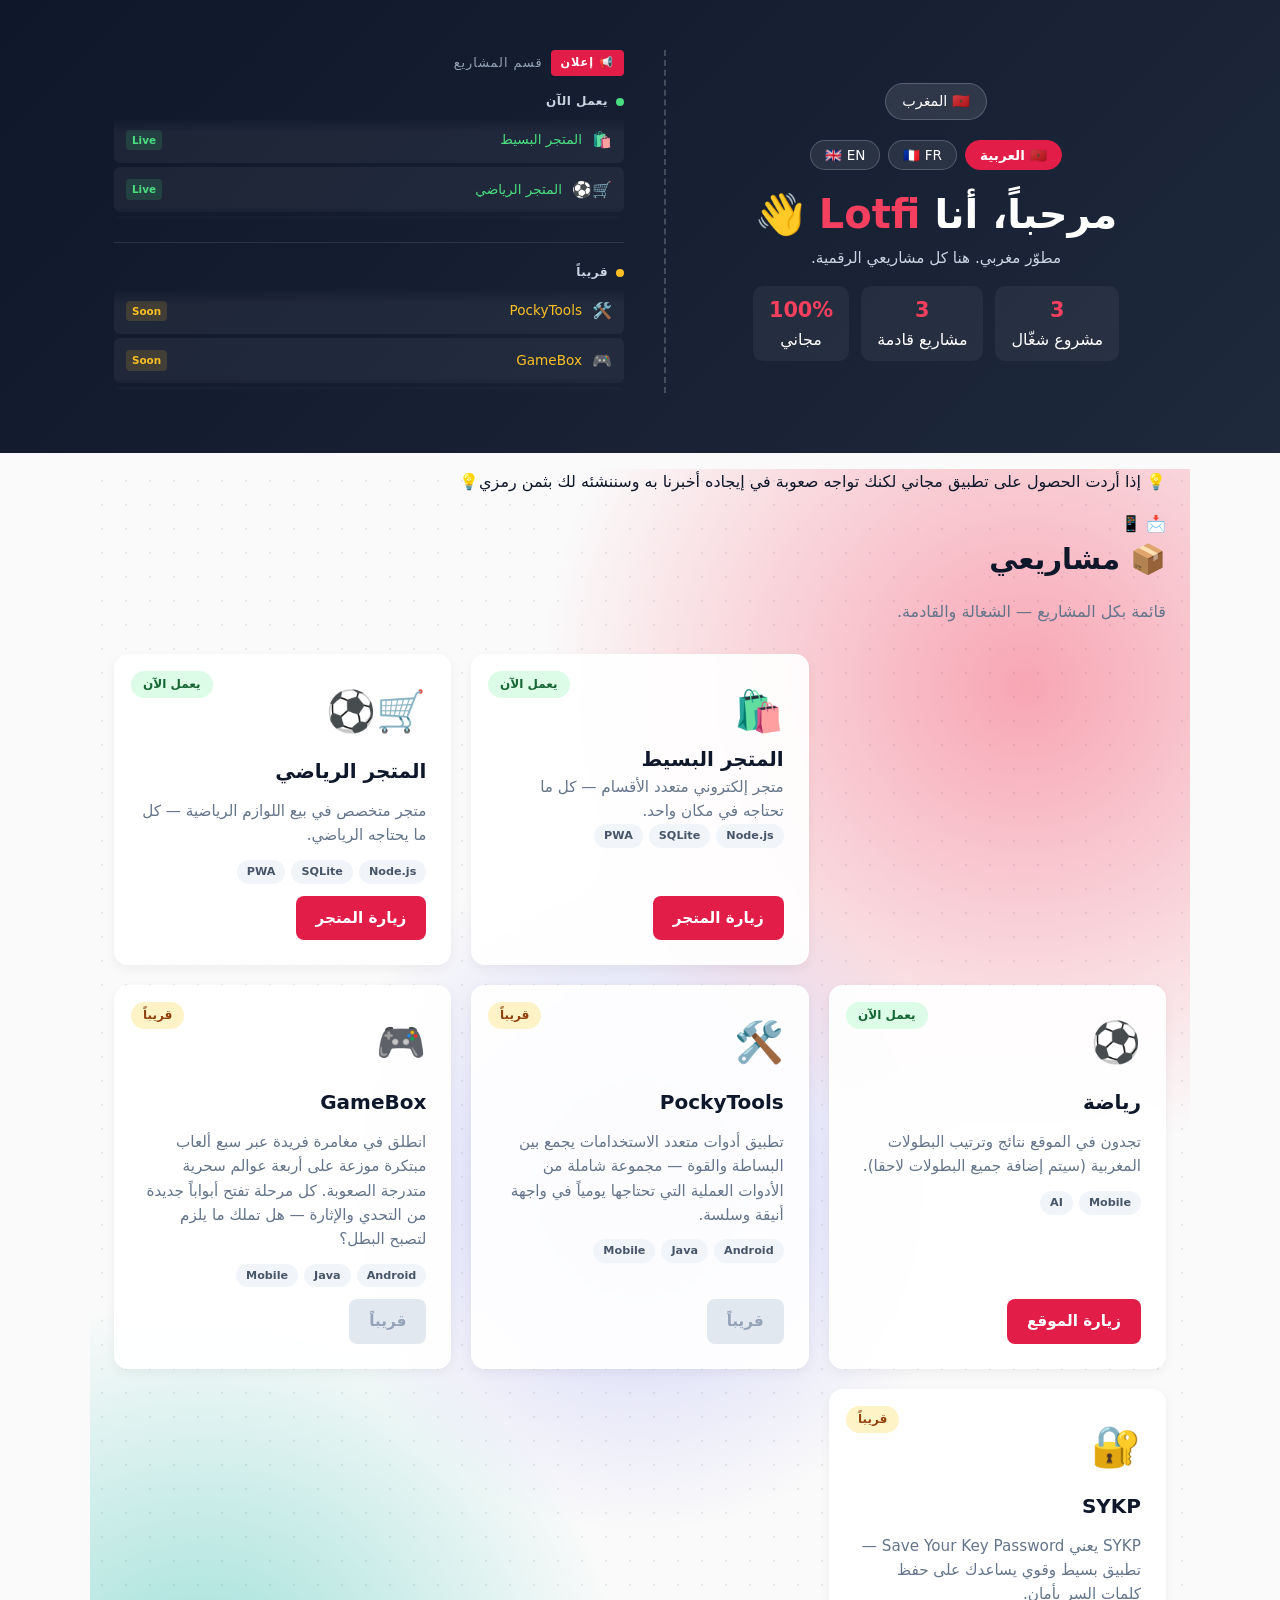
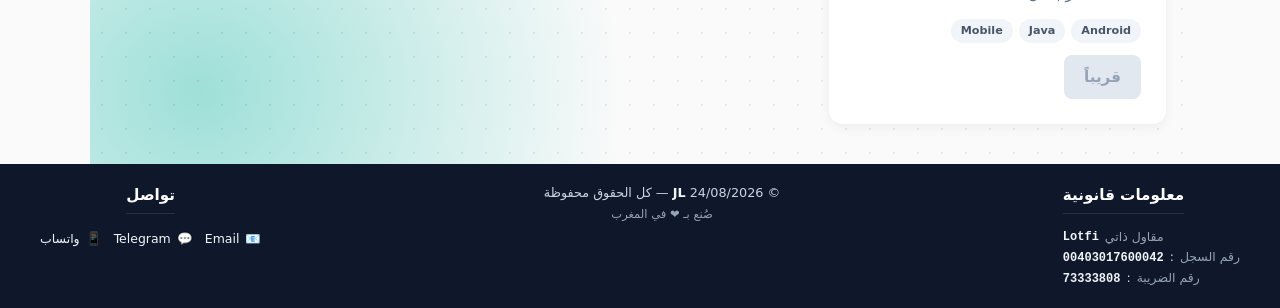
==== index.html @ c27a4313 "Update index.html" ====
<!DOCTYPE html>
<html lang="ar" dir="rtl">
<head>
  <meta charset="UTF-8">
  <meta name="viewport" content="width=device-width, initial-scale=1.0">
  <title id="pageTitle">JL — مشاريعي</title>
      <link rel="stylesheet" href="style.css">
    <link rel="sitemap" type="application/xml" href="/sitemap.xml">
    <meta name="robots" content="index, follow">

  <!-- PWA -->
  <link rel="manifest" href="/manifest.webmanifest">
  <meta name="theme-color" content="#e11d48">
  <meta name="apple-mobile-web-app-capable" content="yes">
  <meta name="apple-mobile-web-app-status-bar-style" content="black-translucent">
  <link rel="apple-touch-icon" href="/icon-192.png">
  <link rel="icon" type="image/png" href="/favicon.png">
</head>
<body>
  <header class="hero">
  <div class="container">
    <div class="hero-content">
      <!-- القسم الأول: معلوماتك -->
      <div class="hero-info">
        <div class="hero-badge">🇲🇦 المغرب</div>
        <div class="lang-switcher">
          <button onclick="setLang('ar')" class="lang-btn" data-lang="ar">🇲🇦 العربية</button>
          <button onclick="setLang('fr')" class="lang-btn" data-lang="fr">🇫🇷 FR</button>
          <button onclick="setLang('en')" class="lang-btn" data-lang="en">🇬🇧 EN</button>
        </div>
        <h1><span data-i18n="welcome">مرحباً، أنا</span> <span class="highlight">Lotfi</span> 👋</h1>
        <p class="hero-sub" data-i18n="heroDesc">مطوّر مغربي. هنا كل مشاريعي الرقمية.</p>
        <div class="hero-stats">
          <div><strong>3</strong> <span data-i18n="statLive">مشروع شغّال</span></div>
          <div><strong>3</strong> <span data-i18n="statUpcoming">مشاريع قادمة</span></div>
          <div><strong>100%</strong> <span data-i18n="statFree">مجاني</span></div>
        </div>
      </div>

      <!-- القسم الثاني: إعلان (Hybrid) -->
<div class="hero-ad">
  <div class="ad-header">
    <span class="ad-icon">📢 <span data-i18n="adLabel">إعلان</span></span>
    <span class="ad-title" data-i18n="adSection">قسم المشاريع</span>
  </div>

  <!-- قسم Live -->
  <div>
    <div class="ad-section-label live">
      <span class="dot"></span>
      <span data-i18n="statusLive">يعمل الآن</span>
    </div>
    <div class="ad-scroll-wrap live-track">
      <div class="ad-scroll-track">
        <div class="ad-project live">
          <span class="icon">🛍️</span>
          <span data-i18n="storeName">المتجر البسيط</span>
          <span class="badge">Live</span>
        </div>
        <div class="ad-project live">
          <span class="icon">🛒⚽</span>
          <span data-i18n="sportsShopName">المتجر الرياضي</span>
          <span class="badge">Live</span>
        </div>
        <div class="ad-project live">
          <span class="icon">⚽</span>
          <span data-i18n="sportName">الرياضة</span>
          <span class="badge">Live</span>
        </div>
        <div class="ad-project live">
          <span class="icon">🛍️</span>
          <span data-i18n="storeName">المتجر البسيط</span>
          <span class="badge">Live</span>
        </div>
        <div class="ad-project live">
          <span class="icon">🛒⚽</span>
          <span data-i18n="sportsShopName">المتجر الرياضي</span>
          <span class="badge">Live</span>
        </div>
        <div class="ad-project live">
          <span class="icon">⚽</span>
          <span data-i18n="sportName">الرياضة</span>
          <span class="badge">Live</span>
        </div>
      </div>
    </div>
  </div>

  <!-- شريط فاصل -->
  <div style="height: 1px; background: rgba(255, 255, 255, 0.1); margin: 4px 0;"></div>

  <!-- قسم Soon -->
  <div>
    <div class="ad-section-label soon">
      <span class="dot"></span>
      <span data-i18n="statusSoon">قريباً</span>
    </div>
    <div class="ad-scroll-wrap soon-track">
      <div class="ad-scroll-track">
        <div class="ad-project soon">
          <span class="icon">🛠️</span>
          <span data-i18n="pockytoolsName">PockyTools</span>
          <span class="badge">Soon</span>
        </div>
        <div class="ad-project soon">
          <span class="icon">🎮</span>
          <span data-i18n="gameboxName">GameBox</span>
          <span class="badge">Soon</span>
        </div>
        <div class="ad-project soon">
          <span class="icon">🔐</span>
          <span data-i18n="SYKPName">SYKP</span>
          <span class="badge">Soon</span>
        </div>
        <div class="ad-project soon">
          <span class="icon">🛠️</span>
          <span data-i18n="pockytoolsName">PockyTools</span>
          <span class="badge">Soon</span>
        </div>
        <div class="ad-project soon">
          <span class="icon">🎮</span>
          <span data-i18n="gameboxName">GameBox</span>
          <span class="badge">Soon</span>
        </div>
        <div class="ad-project soon">
          <span class="icon">🔐</span>
          <span data-i18n="SYKPName">SYKP</span>
          <span class="badge">Soon</span>
        </div>
      </div>
    </div>
  </div>
</div>
</header>            
  <main class="container">
  <!--  قبل <section class="projects"> -->

    <div class="cta-banner">
      
  <p>💡 <span data-i18n="ctabannerTitle">إذا أردت الحصول على  تطبيق مجاني لكنك تواجه صعوبة في إيجاده أخبرنا به وسننشئه لك بثمن رمزي</span>💡</p>
  <a href=mailto:"support@lotfi.ma" class="btn-cta">📩
    <a href="https://wa.me/212693016974" class="btn-cta">📱
</div>
   
  <section class="projects">
    
    <h2>📦 <span data-i18n="projectsTitle">مشاريعي</span></h2>
      <p class="muted" data-i18n="projectsDesc">قائمة بكل المشاريع — الشغالة والقادمة.</p>

            <div class="projects-grid">

        <!-- 🛍️ المتجر البسيط (يعمل الآن) -->
        <article class="project-card" data-status="live">
          <div class="project-icon">🛍️</div>
          <span class="status-badge status-live" data-i18n="statusLive">يعمل الآن</span>
          <h3 data-i18n="storeName">المتجر البسيط</h3>
          <p data-i18n-project="mediatorStore">متجر إلكتروني متعدد الأقسام — كل ما تحتاجه في مكان واحد.</p>
          <div class="tech-stack"><span>Node.js</span><span>SQLite</span><span>PWA</span></div>
          <div class="project-links">
            <a href="https://store.lotfi.ma" class="btn btn-primary" target="_blank" rel="noopener noreferrer" data-i18n="visitStore">🛒 زيارة المتجر</a>
          </div>
        </article>

        <!-- 🛒⚽ المتجر الرياضي (قريباً) -->
        <article class="project-card" data-status="live">
          <div class="project-icon">🛒⚽</div>
          <span class="status-badge status-live" data-i18n="statusLive">يعمل الآن</span>
          <h3 data-i18n="sportsShopName">المتجر الرياضي</h3>
          <p data-i18n-project="sportsShop">متجر متخصص في بيع اللوازم الرياضية — كل ما يحتاجه الرياضي.</p>
          <div class="tech-stack"><span>Node.js</span><span>SQLite</span><span>PWA</span></div>
          <div class="project-links">
            <a href="https://shop.lotfi.ma" class="btn btn-primary" target="_blank" rel="noopener noreferrer" data-i18n="visitStore">🛒 زيارة المتجر</a>
          </div>
        </article>

        <!-- ⚽ الرياضة (يعمل الآن) -->
        <article class="project-card" data-status="live">
          <div class="project-icon">⚽</div>
          <span class="status-badge status-live" data-i18n="statusLive">يعمل الآن</span>
          <h3 data-i18n="sportName">الرياضة</h3>
          <p data-i18n-project="sport">تجدون في الموقع نتائج وترتيب البطولات المغربية (سيتم إضافة جميع البطولات لاحقا).</p>
          <div class="tech-stack"><span>Mobile</span><span>AI</span></div>
          <div class="project-links">
            <a href="https://sport.lotfi.ma" class="btn btn-primary" target="_blank" rel="noopener noreferrer" data-i18n="visitsport">⚽ زيارة الموقع</a>
          </div>
        </article>

        <!-- 🛠️ PockyTools (قريباً) -->
        <article class="project-card" data-status="soon">
          <div class="project-icon">🛠️</div>
          <span class="status-badge status-soon" data-i18n="statusSoon">قريباً</span>
          <h3 data-i18n="pockytoolsName">PockyTools</h3>
          <p data-i18n-project="pockytools">تطبيق أدوات متعدد الاستخدامات يجمع بين البساطة والقوة — مجموعة شاملة من الأدوات العملية التي تحتاجها يومياً في واجهة أنيقة وسلسة.</p>
          <div class="tech-stack"><span>Android</span><span>Java</span><span>Mobile</span></div>
          <div class="project-links">
            <a href="#" class="btn btn-disabled" target="_blank" rel="noopener noreferrer" data-i18n="comingSoon">⏳ قريباً</a>
          </div>
        </article>

        <!-- 🎮 GameBox (قريباً) -->
        <article class="project-card" data-status="soon">
          <div class="project-icon">🎮</div>
          <span class="status-badge status-soon" data-i18n="statusSoon">قريباً</span>
          <h3 data-i18n="gameboxName">GameBox</h3>
          <p data-i18n-project="gamebox">انطلق في مغامرة فريدة عبر سبع ألعاب مبتكرة موزعة على أربعة عوالم سحرية متدرجة الصعوبة. كل مرحلة تفتح أبواباً جديدة من التحدي والإثارة — هل تملك ما يلزم لتصبح البطل؟</p>
          <div class="tech-stack"><span>Android</span><span>Java</span><span>Mobile</span></div>
          <div class="project-links">
            <a href="#" class="btn btn-disabled" target="_blank" rel="noopener noreferrer" data-i18n="comingSoon">⏳ قريباً</a>
          </div>
        </article>

        <!-- 🔐 SYKP (قريباً) -->
        <article class="project-card" data-status="soon">
          <div class="project-icon">🔐</div>
          <span class="status-badge status-soon" data-i18n="statusSoon">قريباً</span>
          <h3 data-i18n="SYKPName">SYKP</h3>
          <p data-i18n-project="SYKP">SYKP يعني Save Your Key Password — تطبيق بسيط وقوي يساعدك على حفظ كلمات السر بأمان.</p>
          <div class="tech-stack"><span>Android</span><span>Java</span><span>Mobile</span></div>
          <div class="project-links">
            <a href="#" class="btn btn-disabled" target="_blank" rel="noopener noreferrer" data-i18n="comingSoon">⏳ قريباً</a>
          </div>
        </article>

      </div>
    </section>

<footer class="site-footer">
  <div class="container">
    <div class="footer-row">

      <!-- اليمين: معلومات قانونية -->
      <div class="footer-section footer-legal">
        <h3 data-i18n="legalTitle">معلومات قانونية</h3>
        <div class="footer-legal-line">
          <div><span data-i18n="aeStatus">مقاول ذاتي</span> <strong>Lotfi</strong></div>
          <div><span data-i18n="aeNumberLabel">السجل</span>: <strong>00403017600042</strong></div>
          <div><span data-i18n="ifLabel">الضريبة</span>: <strong>73333808</strong></div>
        </div>
      </div>

      <!-- الوسط: Copyright -->
      <div class="footer-copy">
        <p>© 24/08/2026 <strong>JL</strong> — <span data-i18n="footerCopy">كل الحقوق محفوظة</span></p>
        <p class="muted small" data-i18n="footerMade">صُنع بـ ❤️ في المغرب</p>
      </div>

      <!-- اليسار: تواصل -->
      <div class="footer-section footer-contact">
        <h3 data-i18n="contactTitle">تواصل</h3>
        <div class="footer-contact-links">
          <a href="mailto:support@lotfi.ma" title="Email">📧 <span>Email</span></a>
          <a href="https://t.me/kudojl" target="_blank" rel="noopener" title="Telegram">💬 <span>Telegram</span></a>
          <a href="https://wa.me/212693016974" target="_blank" rel="noopener" title="WhatsApp">📱 <span>واتساب</span></a>
        </div>
      </div>

    </div>
  </div>
</footer>
    
<script src="translations.js"></script>
  <script src="script.js"></script>

  <!-- PWA Service Worker -->
  <script>
    if ('serviceWorker' in navigator) {
      window.addEventListener('load', () => {
        navigator.serviceWorker.register('/sw.js')
          .then(reg => console.log('✅ SW registered:', reg.scope))
          .catch(err => console.log('❌ SW failed:', err));
      });
    }
  </script>
</body>
</html>
---- style.css ----
:root {
  --primary: #e11d48;
  --primary-dark: #be123c;
  --bg: #fafafa;
  --surface: #fff;
  --text: #0f172a;
  --muted: #64748b;
  --border: #e2e8f0;
  --shadow: 0 4px 12px rgba(0,0,0,.05);
  --shadow-lg: 0 10px 30px rgba(0,0,0,.1);
}
[hidden] { display: none !important; }
* { box-sizing: border-box; }
body { margin: 0; background: var(--bg); color: var(--text); font-family: 'Cairo','Tajawal',system-ui,sans-serif; line-height: 1.6; }
.container { max-width: 1100px; margin: 0 auto; padding: 0 24px; }
a { text-decoration: none; color: inherit; }
.hero {
  background: linear-gradient(135deg, #0f172a 0%, #1e293b 100%);
  color: #fff;
  padding: 50px 0 60px;
}
.hero-badge {
  display: inline-block; background: rgba(255,255,255,.1);
  padding: 6px 16px; border-radius: 999px; font-size: .9rem; margin-bottom: 20px;
  border: 1px solid rgba(255,255,255,.2);
}
.hero h1 { font-size: clamp(1.6rem, 3.5vw, 2.5rem); margin: 0 0 8px; font-weight: 800; line-height: 1.2; }
.highlight { color: #f43f5e; }
.hero-sub { font-size: 0.95rem; color: #cbd5e1; margin: 0 0 16px; }
.hero-stats { display: flex; gap: 12px; justify-content: center; flex-wrap: wrap; }
.hero-stats > div { padding: 8px 16px; background: rgba(255,255,255,.05); border-radius: 10px; }
.hero-stats strong { display: block; font-size: 1.3rem; color: #f43f5e; }
main {
  padding: 60px 0;
  position: relative;
  background: 
    radial-gradient(circle, rgba(15, 23, 42, 0.08) 1px, transparent 1.5px),
    radial-gradient(ellipse 80% 60% at 85% 15%, rgba(244, 63, 94, 0.45), transparent 55%),
    radial-gradient(ellipse 70% 50% at 10% 85%, rgba(20, 184, 166, 0.40), transparent 55%),
    radial-gradient(ellipse 50% 40% at 50% 50%, rgba(99, 102, 241, 0.30), transparent 60%),
    var(--bg);
  background-size: 24px 24px, 100% 100%, 100% 100%, 100% 100%, 100% 100%;
  background-attachment: scroll;
  background-repeat: repeat, no-repeat, no-repeat, no-repeat, no-repeat;
}
.projects h2 { font-size: 1.8rem; font-weight: 800; margin: 0 0 8px; }
.muted { color: var(--muted); }
.small { font-size: .85rem; }
.projects-grid {
  display: grid;
  grid-template-columns: repeat(auto-fill, minmax(280px, 1fr));
  gap: 20px;
  margin-top: 30px;
}
.project-card {
  background: rgba(255, 255, 255, 0.92);
  backdrop-filter: blur(20px);
  -webkit-backdrop-filter: blur(20px);
  border: 1px solid rgba(255, 255, 255, 0.6);
  border-radius: 14px;
  padding: 24px;
  transition: all .25s ease;
  position: relative;
  display: flex; flex-direction: column; gap: 12px;
  box-shadow: var(--shadow);
}
.project-card:hover { transform: translateY(-4px); box-shadow: var(--shadow-lg); border-color: var(--primary); }
.project-card[data-status="soon"] { opacity: 0.85; }
.project-icon { font-size: 2.5rem; }
.project-card h3 { margin: 0; font-size: 1.25rem; font-weight: 700; }
.project-card p { margin: 0; color: var(--muted); font-size: .95rem; }
.status-badge {
  position: absolute; top: 16px; inset-inline-end: 16px;
  padding: 4px 12px; border-radius: 999px; font-size: .75rem; font-weight: 700;
}
.status-live { background: #dcfce7; color: #166534; }
.status-soon { background: #fef3c7; color: #92400e; }
.status-dev { background: #dbeafe; color: #1e40af; }
.tech-stack { display: flex; flex-wrap: wrap; gap: 6px; }
.tech-stack span {
  font-size: .7rem; padding: 3px 10px; background: #f1f5f9; color: #475569;
  border-radius: 999px; font-weight: 600;
}
.project-links { margin-top: auto; }
.btn {
  display: inline-block; padding: 10px 20px; border-radius: 8px; font-weight: 600;
  border: 0; cursor: pointer; font-family: inherit; font-size: .95rem;
  transition: all .15s;
}
.btn-primary { background: var(--primary); color: #fff; }
.btn-primary:hover { background: var(--primary-dark); }
.btn-ghost { background: transparent; color: #fff; border: 1px solid rgba(255,255,255,.3); }
.btn-ghost:hover { background: rgba(255,255,255,.1); }
.btn-disabled { background: #e2e8f0; color: #94a3b8; cursor: not-allowed; }
.btn-disabled:hover { background: #e2e8f0; }
/* ====== Language Switcher ====== */
.lang-switcher {
  display: flex;
  gap: 8px;
  justify-content: center;
  margin-bottom: 20px;
  flex-wrap: wrap;
}
.lang-btn {
  background: rgba(255, 255, 255, 0.08);
  color: #fff;
  border: 1px solid rgba(255, 255, 255, 0.2);
  padding: 6px 14px;
  border-radius: 999px;
  cursor: pointer;
  font-family: inherit;
  font-size: 0.85rem;
  font-weight: 500;
  transition: all 0.2s ease;
}
.lang-btn:hover {
  background: rgba(255, 255, 255, 0.18);
  transform: translateY(-1px);
}
.lang-btn.active {
  background: var(--primary, #e11d48);
  border-color: var(--primary, #e11d48);
  color: #fff;
  font-weight: 700;
}
/* ====== Hero Split Layout (Hybrid) ====== */
.hero-content {
  display: grid;
  grid-template-columns: 1fr 1.2fr;
  gap: 40px;
  align-items: center;
}
.hero-info { text-align: center; }
.hero-ad {
  padding-inline-start: 40px;
  border-inline-start: 2px dashed rgba(255, 255, 255, 0.2);
  display: flex;
  flex-direction: column;
  gap: 16px;
}
.ad-header {
  display: flex;
  align-items: center;
  gap: 8px;
}
.ad-icon {
  background: var(--primary);
  color: #fff;
  padding: 4px 10px;
  border-radius: 4px;
  font-size: 0.7rem;
  font-weight: 700;
  letter-spacing: 1px;
}
.ad-title {
  font-size: 0.8rem;
  color: #94a3b8;
  text-transform: uppercase;
  letter-spacing: 1px;
}
.ad-section-label {
  display: flex;
  align-items: center;
  gap: 8px;
  font-size: 0.75rem;
  color: #cbd5e1;
  font-weight: 600;
  letter-spacing: 0.5px;
  margin-bottom: 6px;
}
.ad-section-label .dot {
  width: 8px;
  height: 8px;
  border-radius: 50%;
  animation: pulse 2s infinite;
}
.ad-section-label.live .dot { background: #4ade80; }
.ad-section-label.soon .dot { background: #fbbf24; }
@keyframes pulse {
  0%, 100% { opacity: 1; transform: scale(1); }
  50% { opacity: 0.5; transform: scale(1.3); }
}
.ad-scroll-wrap {
  height: 105px;
  overflow: hidden;
  position: relative;
  mask-image: linear-gradient(
    to bottom, transparent 0%, black 15%, black 85%, transparent 100%
  );
  -webkit-mask-image: linear-gradient(
    to bottom, transparent 0%, black 15%, black 85%, transparent 100%
  );
}
.ad-scroll-track {
  display: flex;
  flex-direction: column;
  animation: scroll-up 10s linear infinite;
}
.ad-scroll-track:hover { animation-play-state: paused; }
@keyframes scroll-up {
  0% { transform: translateY(0); }
  100% { transform: translateY(-50%); }
}
.ad-scroll-wrap.live-track .ad-scroll-track { animation-duration: 8s; }
.ad-scroll-wrap.soon-track .ad-scroll-track { animation-duration: 14s; }
.ad-project {
  display: flex;
  align-items: center;
  gap: 10px;
  padding: 10px 12px;
  background: rgba(255, 255, 255, 0.05);
  border-radius: 6px;
  font-size: 0.85rem;
  transition: background 0.2s;
  margin-bottom: 4px;
  flex-shrink: 0;
}
.ad-project:hover { background: rgba(255, 255, 255, 0.1); }
.ad-project .icon { font-size: 1rem; }
.ad-project.live { color: #4ade80; }
.ad-project.soon { color: #fbbf24; }
.ad-project .badge {
  font-size: 0.65rem;
  padding: 2px 6px;
  border-radius: 4px;
  margin-inline-start: auto;
  font-weight: 600;
}
.ad-project.live .badge { background: rgba(74, 222, 128, 0.15); color: #4ade80; }
.ad-project.soon .badge { background: rgba(251, 191, 36, 0.15); color: #fbbf24; }
/* ====== Footer (3 sections, full width, with titles) ====== */
.site-footer {
  background: #0f172a;
  color: #cbd5e1;
  padding: 20px 0;
  margin-top: 40px;
  font-size: 0.8rem;
  line-height: 1.5;
  width: 100vw;
  position: relative;
  left: 50%;
  right: 50%;
  margin-left: -50vw;
  margin-right: -50vw;
  box-sizing: border-box;
}
.footer-row {
  display: flex;
  align-items: flex-start;
  justify-content: space-between;
  gap: 24px;
  flex-wrap: wrap;
  width: 100vw;
  position: relative;
  left: 50%;
  right: 50%;
  margin-left: -50vw;
  margin-right: -50vw;
  padding: 0 40px;
  box-sizing: border-box;
}
.footer-section {
  flex: 0 1 auto;
  min-width: 0;
}
.footer-section h3 {
  color: #fff;
  font-size: 0.95rem;
  font-weight: 700;
  margin: 0 0 14px;
  white-space: nowrap;
  padding-bottom: 6px;
  border-bottom: 1px solid rgba(255, 255, 255, 0.1);
}
.footer-legal {
  display: flex;
  flex-direction: column;
  align-items: flex-end;
}
.footer-legal-line {
  display: flex;
  flex-direction: column;
  align-items: flex-end;
  gap: 2px;
  font-size: 0.78rem;
  line-height: 1.5;
}
.footer-legal-line > div {
  display: flex;
  justify-content: flex-end;
  gap: 6px;
  align-items: center;
}
.footer-legal-line .legal-number {
  color: #f1f5f9;
  font-family: 'Courier New', monospace;
  font-weight: 700;
  font-size: 0.78rem;
}
.footer-legal-line strong {
  color: #f1f5f9;
  font-family: 'Courier New', monospace;
  font-size: 0.75rem;
  font-weight: 700;
}
.footer-legal-line > div > span {
  color: #94a3b8;
}
.footer-contact {
  display: flex;
  flex-direction: column;
  align-items: center;
}
.footer-contact-links {
  display: flex;
  flex-direction: row;
  gap: 12px;
  align-items: center;
  flex-wrap: wrap;
  justify-content: center;
}
.footer-contact-links a {
  display: inline-flex;
  align-items: center;
  gap: 6px;
  color: #f1f5f9;
  text-decoration: none;
  font-size: 0.78rem;
  padding: 2px 0;
  transition: color 0.2s;
  white-space: nowrap;
}
.footer-contact-links a:hover { color: var(--primary); }
.footer-copy {
  flex: 0 0 auto;
  text-align: center;
  min-width: 200px;
}
.footer-copy p {
  margin: 0;
  line-height: 1.4;
  font-size: 0.8rem;
}
.footer-copy p + p {
  margin-top: 4px;
  color: #94a3b8;
  font-size: 0.72rem;
}
.footer-copy strong { color: #f1f5f9; }
@media (max-width: 600px) {
  .footer-row {
    flex-direction: column;
    gap: 20px;
    text-align: center;
  }
  .footer-legal, .footer-contact { align-items: center; }
  .footer-legal-line { justify-content: center; }
}
@media (max-width: 768px) {
  .hero-content { grid-template-columns: 1fr; }
  .hero-ad {
    border-inline-start: none;
    border-top: 2px dashed rgba(255, 255, 255, 0.2);
    padding-inline-start: 0;
    padding-top: 20px;
    margin-top: 20px;
  }
}
@media (max-width: 600px) {
  .hero { padding: 50px 0 60px; }
  .hero-stats { gap: 12px; }
  .hero-stats > div { padding: 8px 16px; }
  .hero-stats strong { font-size: 1.3rem; }
}
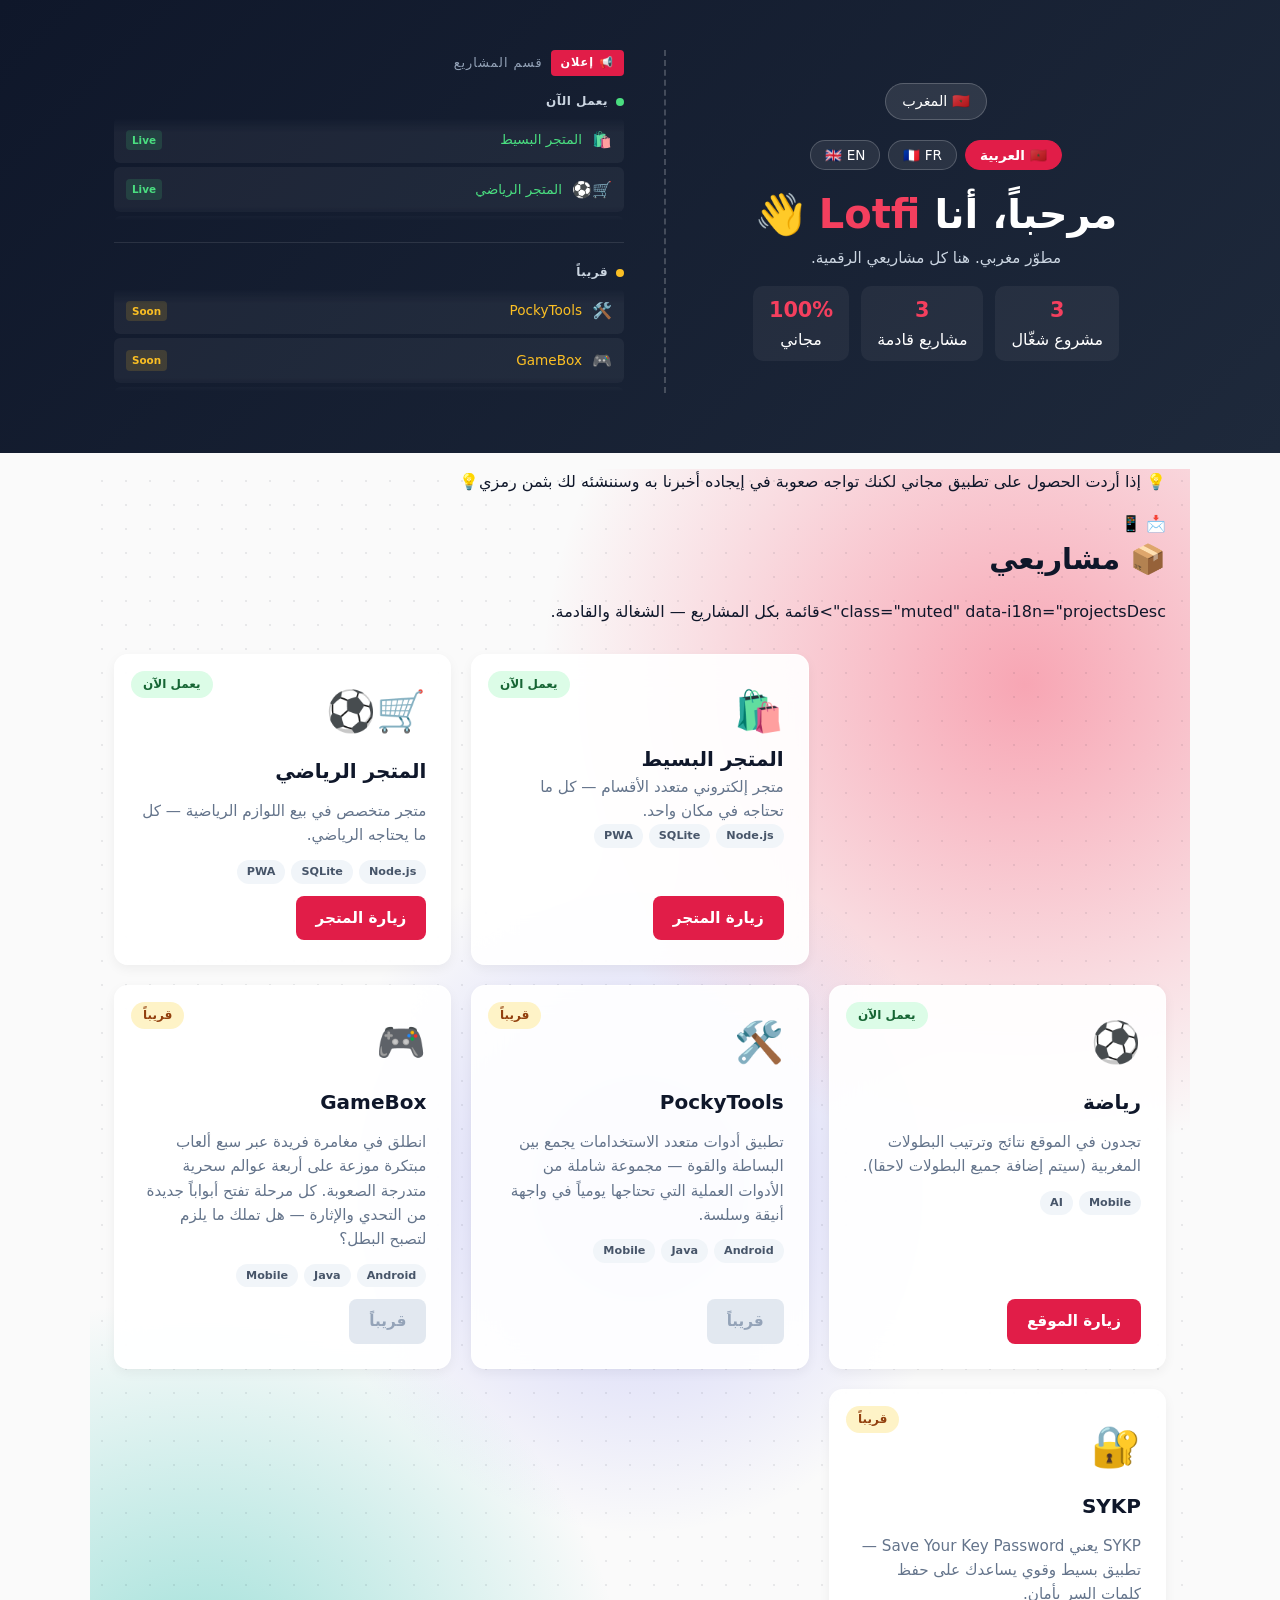
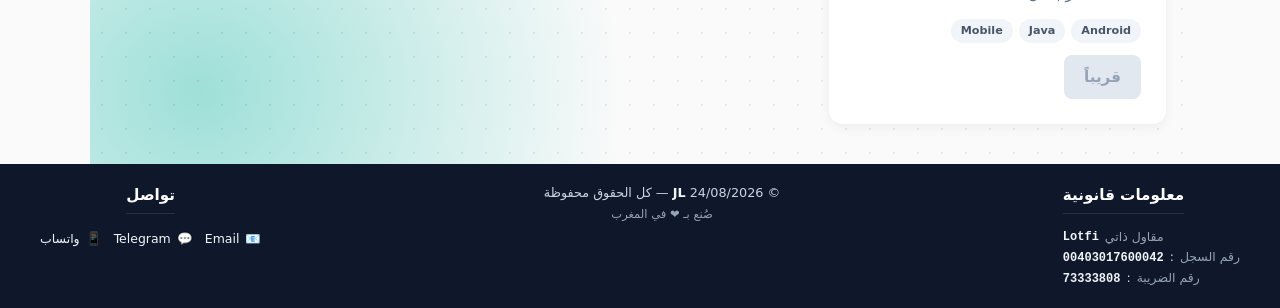
==== commit bf7f2fc9: "Update index.html" ====
--- a/index.html
+++ b/index.html
@@ -139,14 +139,13 @@
       
   <p>💡 <span data-i18n="ctabannerTitle">إذا أردت الحصول على  تطبيق مجاني لكنك تواجه صعوبة في إيجاده أخبرنا به وسننشئه لك بثمن رمزي</span>💡</p>
   <a href=mailto:"support@lotfi.ma" class="btn-cta">📩
-    <a href="https://wa.me/212693016974" class="btn-cta">📱
-</div>
+    <a href="https://wa.me/212693016974" class="btn-cta">📱 
    
   <section class="projects">
     
     <h2>📦 <span data-i18n="projectsTitle">مشاريعي</span></h2>
-      <p class="muted" data-i18n="projectsDesc">قائمة بكل المشاريع — الشغالة والقادمة.</p>
-
+      <p> class="muted" data-i18n="projectsDesc">قائمة بكل المشاريع — الشغالة والقادمة.</p>
+      
             <div class="projects-grid">
 
         <!-- 🛍️ المتجر البسيط (يعمل الآن) -->
@@ -161,7 +160,7 @@
           </div>
         </article>
 
-        <!-- 🛒⚽ المتجر الرياضي (قريباً) -->
+        <!-- 🛒⚽ المتجر الرياضي (يعمل الآن) -->
         <article class="project-card" data-status="live">
           <div class="project-icon">🛒⚽</div>
           <span class="status-badge status-live" data-i18n="statusLive">يعمل الآن</span>
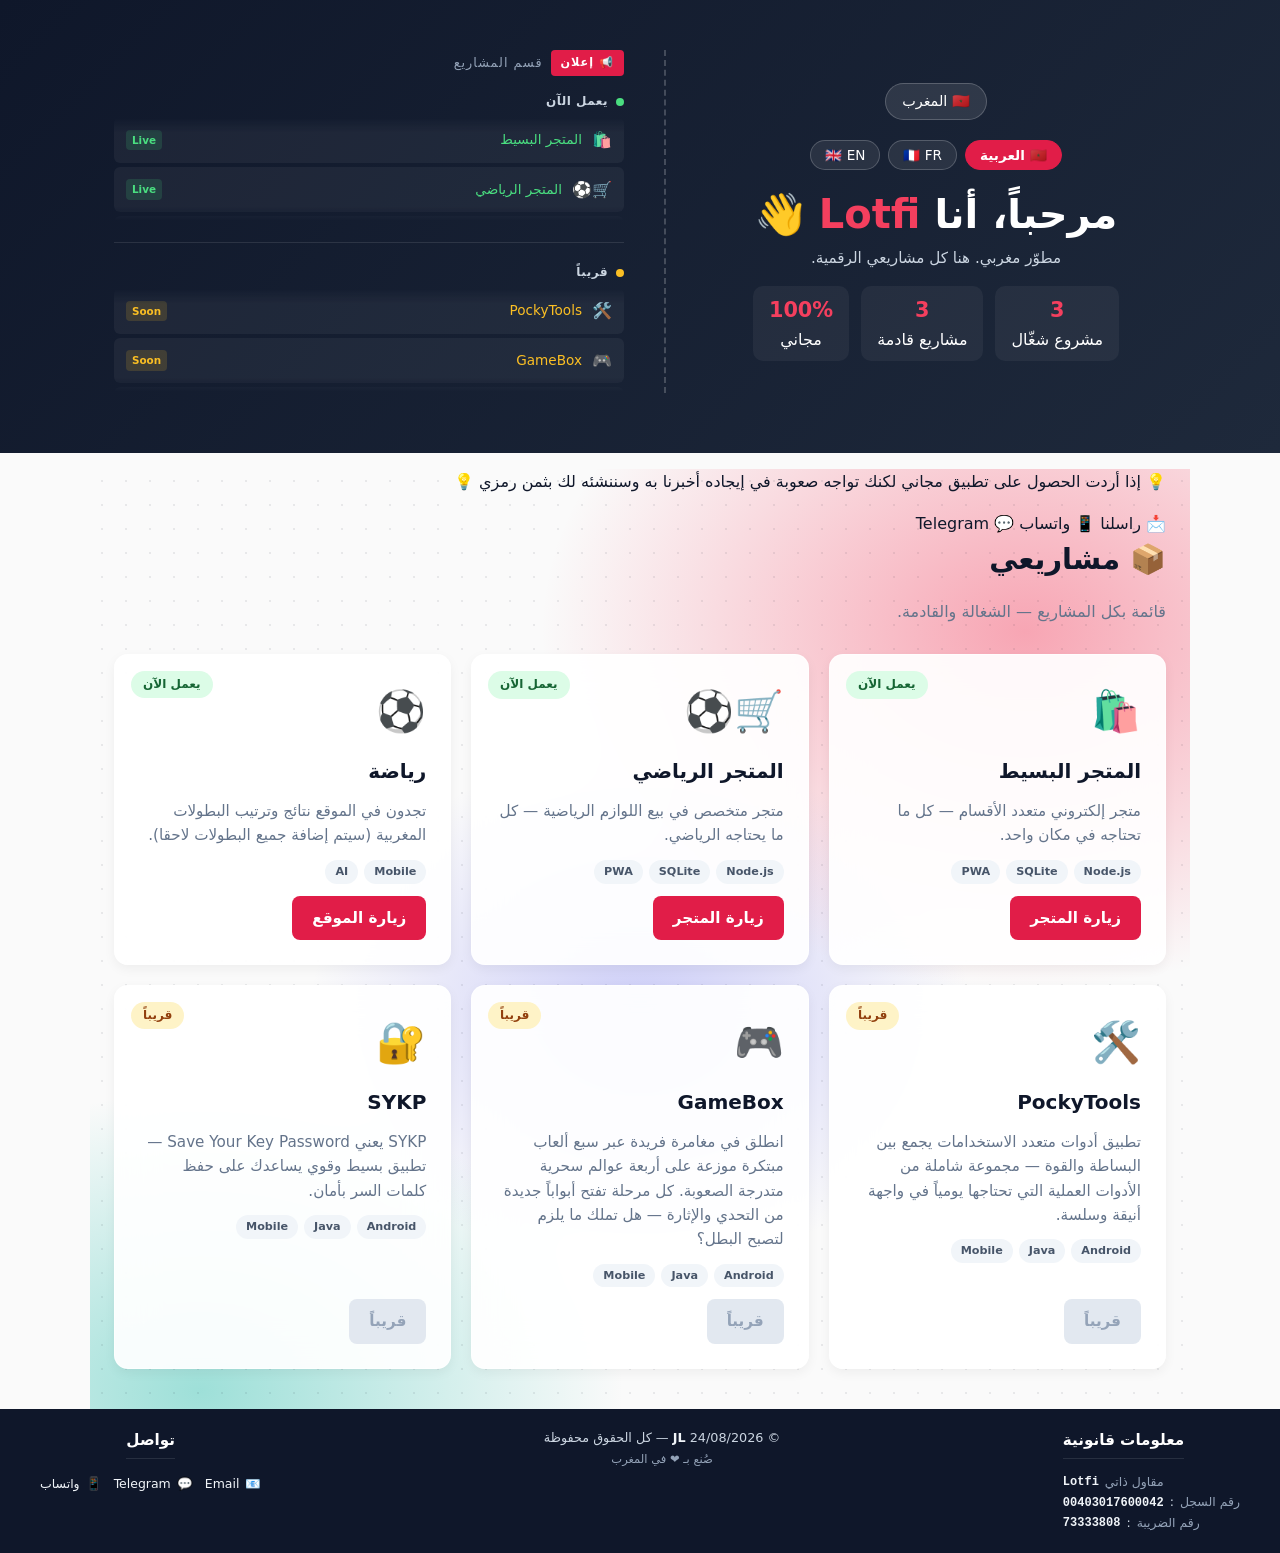
==== commit 3bc1448f: "Refactor cta-banner and add new contact buttons Updated the cta-banner section with new buttons and " ====
--- a/index.html
+++ b/index.html
@@ -132,20 +132,28 @@
   </div>
 </div>
 </header>            
-  <main class="container">
+ <main class="container">
+  
   <!--  قبل <section class="projects"> -->
-
-    <div class="cta-banner">
-      
-  <p>💡 <span data-i18n="ctabannerTitle">إذا أردت الحصول على  تطبيق مجاني لكنك تواجه صعوبة في إيجاده أخبرنا به وسننشئه لك بثمن رمزي</span>💡</p>
-  <a href=mailto:"support@lotfi.ma" class="btn-cta">📩
-    <a href="https://wa.me/212693016974" class="btn-cta">📱 
-   
+  <div class="cta-banner">
+    <p>💡 <span data-i18n="ctabannerTitle">إذا أردت الحصول على تطبيق مجاني لكنك تواجه صعوبة في إيجاده أخبرنا به وسننشئه لك بثمن رمزي</span> 💡</p>
+    
+    <div class="cta-buttons">
+      <a href="mailto:support@lotfi.ma" class="btn-cta">
+        📩 <span data-i18n="ctaEmail">راسلنا</span>
+      </a>
+      <a href="https://wa.me/212693016974" target="_blank" rel="noopener" class="btn-cta">
+        📱 <span data-i18n="ctaWhatsApp">واتساب</span>
+      </a>
+      <a href="https://t.me/kudojl" target="_blank" rel="noopener" class="btn-cta">
+        💬 <span data-i18n="ctaTelegram">Telegram</span>
+      </a>
+    </div>
+  </div>
+  
   <section class="projects">
-    
     <h2>📦 <span data-i18n="projectsTitle">مشاريعي</span></h2>
-      <p> class="muted" data-i18n="projectsDesc">قائمة بكل المشاريع — الشغالة والقادمة.</p>
-      
+    <p class="muted" data-i18n="projectsDesc">قائمة بكل المشاريع — الشغالة والقادمة.</p>      
             <div class="projects-grid">
 
         <!-- 🛍️ المتجر البسيط (يعمل الآن) -->
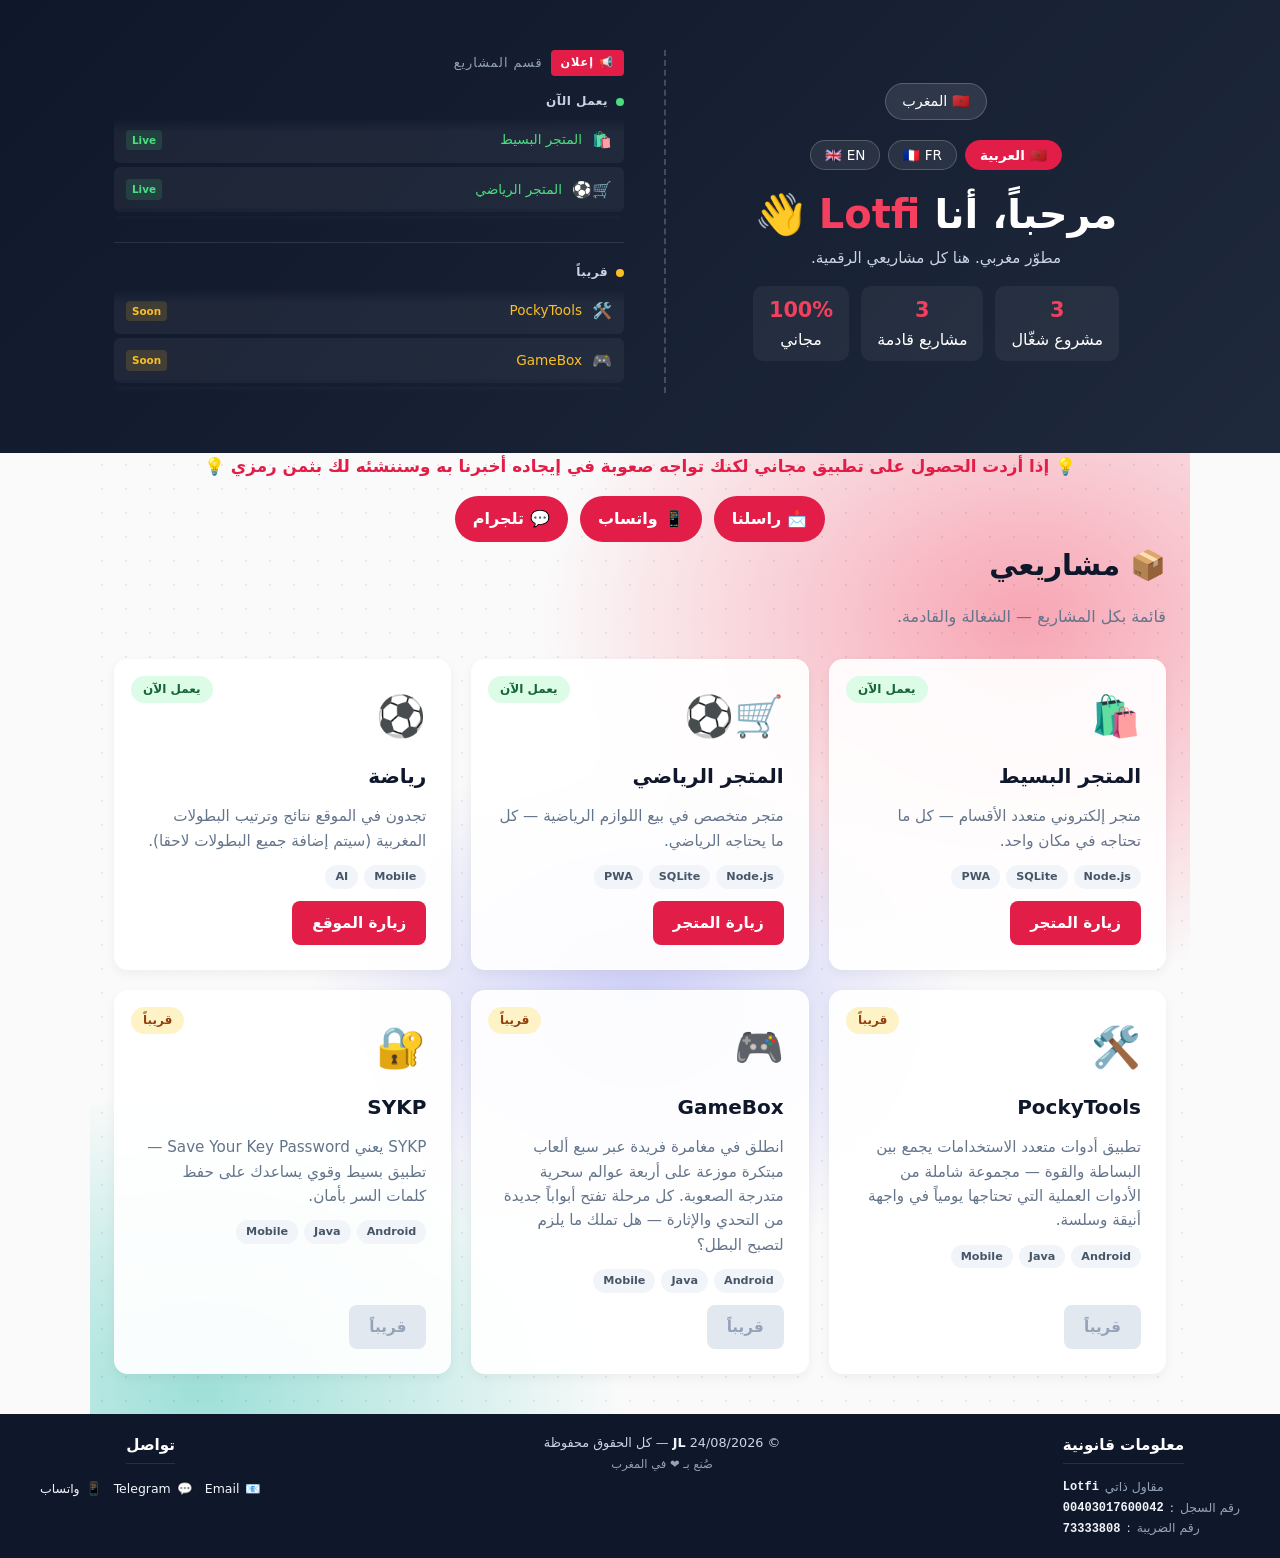
==== commit 503c774b: "Update index.html" ====
--- a/index.html
+++ b/index.html
@@ -136,7 +136,7 @@
   
   <!--  قبل <section class="projects"> -->
   <div class="cta-banner">
-    <p>💡 <span data-i18n="ctabannerTitle">إذا أردت الحصول على تطبيق مجاني لكنك تواجه صعوبة في إيجاده أخبرنا به وسننشئه لك بثمن رمزي</span> 💡</p>
+    <p>💡 <span data-i18n="ctabannerTitle">إذا أردت الحصول على موقع أو تطبيق لكنك تواجه صعوبة في إيجاده أخبرنا به وسننشئه لك بثمن رمزي</span> 💡</p>
     
     <div class="cta-buttons">
       <a href="mailto:support@lotfi.ma" class="btn-cta">
--- a/style.css
+++ b/style.css
@@ -43,6 +43,30 @@
   background-attachment: scroll;
   background-repeat: repeat, no-repeat, no-repeat, no-repeat, no-repeat;
 }
+.cta-buttons {
+  display: flex;
+  gap: 12px;
+  justify-content: center;
+  flex-wrap: wrap;
+  margin-top: 12px;
+}
+
+.btn-cta {
+  display: inline-flex;
+  align-items: center;
+  gap: 6px;
+  padding: 10px 18px;
+  background: var(--primary);
+  color: white;
+  border-radius: 999px;
+  text-decoration: none;
+  font-weight: 600;
+  transition: all 0.2s;
+}
+.btn-cta:hover {
+  background: var(--primary-dark);
+  transform: translateY(-2px);
+}
 .projects h2 { font-size: 1.8rem; font-weight: 800; margin: 0 0 8px; }
 .muted { color: var(--muted); }
 .small { font-size: .85rem; }
@@ -372,3 +396,26 @@
   .hero-stats > div { padding: 8px 16px; }
   .hero-stats strong { font-size: 1.3rem; }
 }
+/* ============================================
+   CTA Banner — Bold + Centered + Red + Glow
+   ============================================ */
+.cta-banner p {
+  text-align: center;
+  font-weight: 800;
+  color: #e11d48;
+  font-size: 1.05rem;
+  margin: 0 0 16px;
+  animation: cta-glow 1.5s ease-in-out infinite;
+}
+
+@keyframes cta-glow {
+  0%, 100% {
+    opacity: 1;
+    text-shadow: 0 0 0px rgba(225, 29, 72, 0);
+  }
+  50% {
+    opacity: 0.8;
+    text-shadow: 0 0 20px rgba(225, 29, 72, 0.6),
+                 0 0 40px rgba(225, 29, 72, 0.3);
+  }
+}
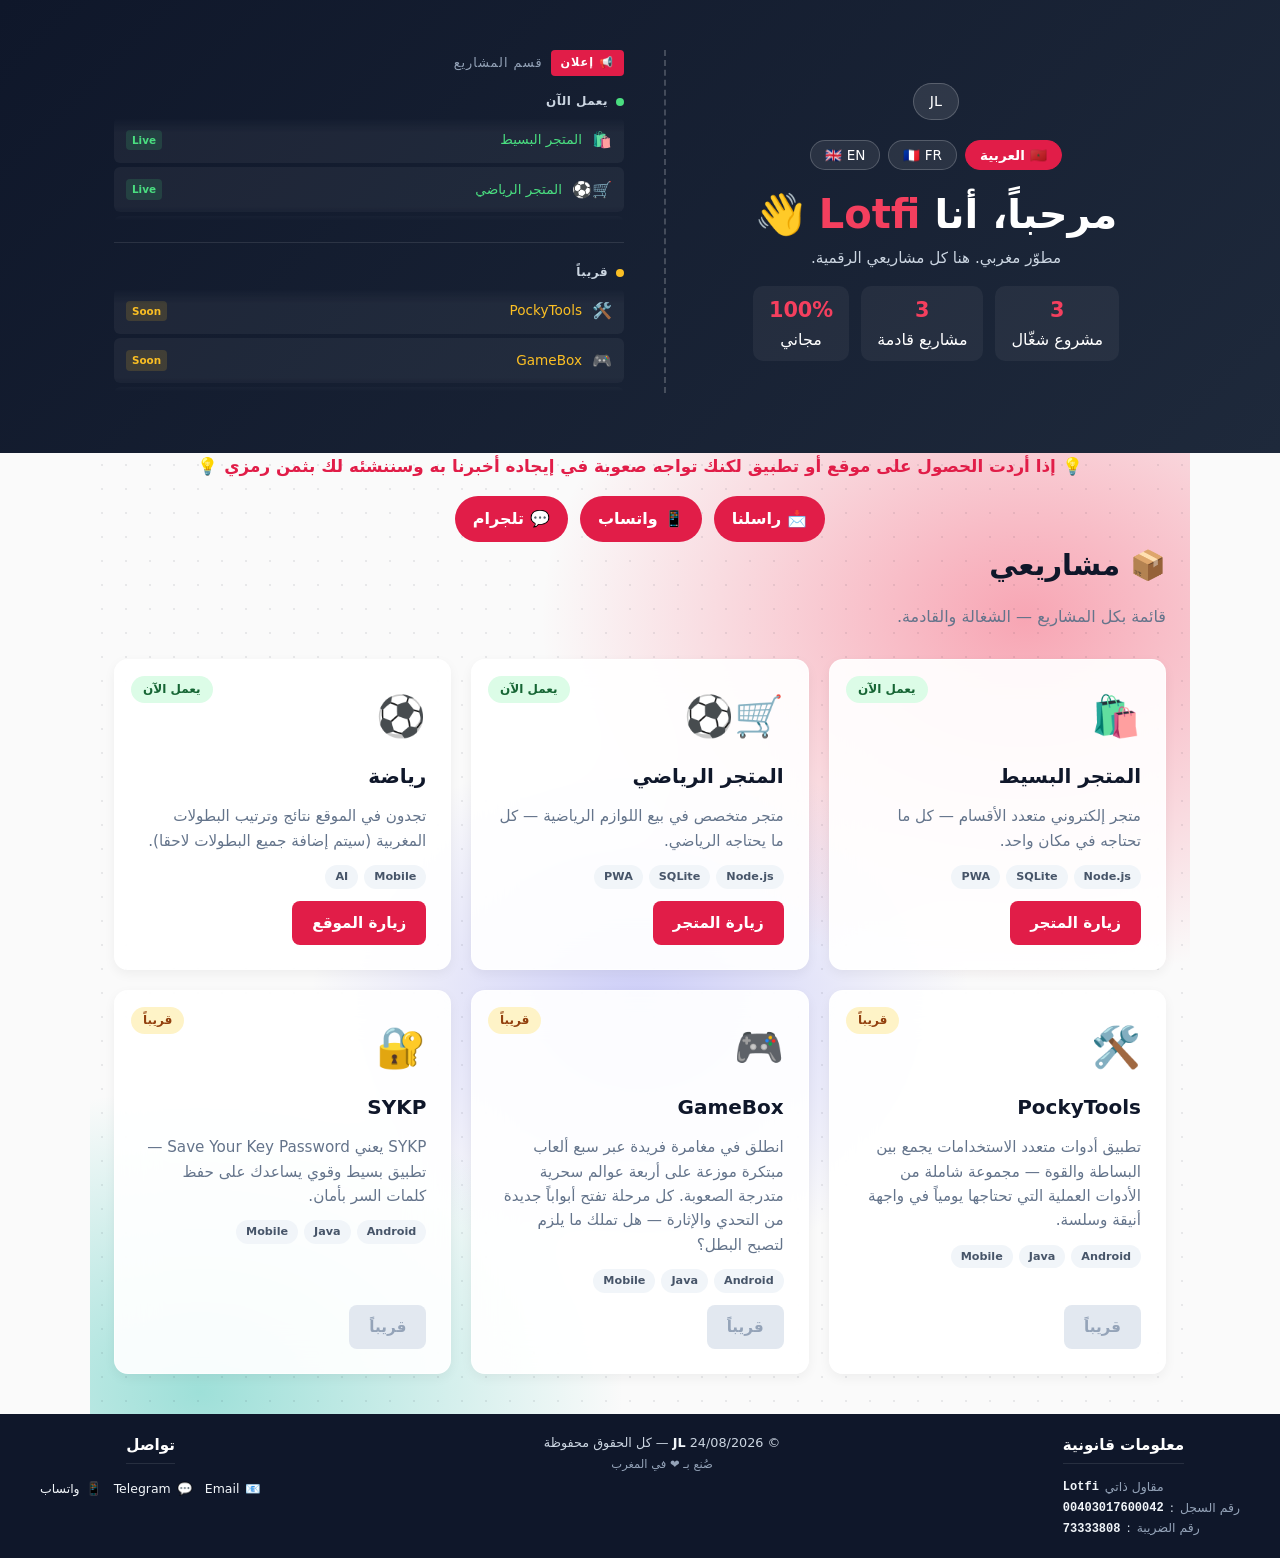
==== commit 6f9602fb: "Update index.html" ====
--- a/index.html
+++ b/index.html
@@ -22,7 +22,7 @@
     <div class="hero-content">
       <!-- القسم الأول: معلوماتك -->
       <div class="hero-info">
-        <div class="hero-badge">🇲🇦 المغرب</div>
+        <div class="hero-badge">JL</div>
         <div class="lang-switcher">
           <button onclick="setLang('ar')" class="lang-btn" data-lang="ar">🇲🇦 العربية</button>
           <button onclick="setLang('fr')" class="lang-btn" data-lang="fr">🇫🇷 FR</button>
